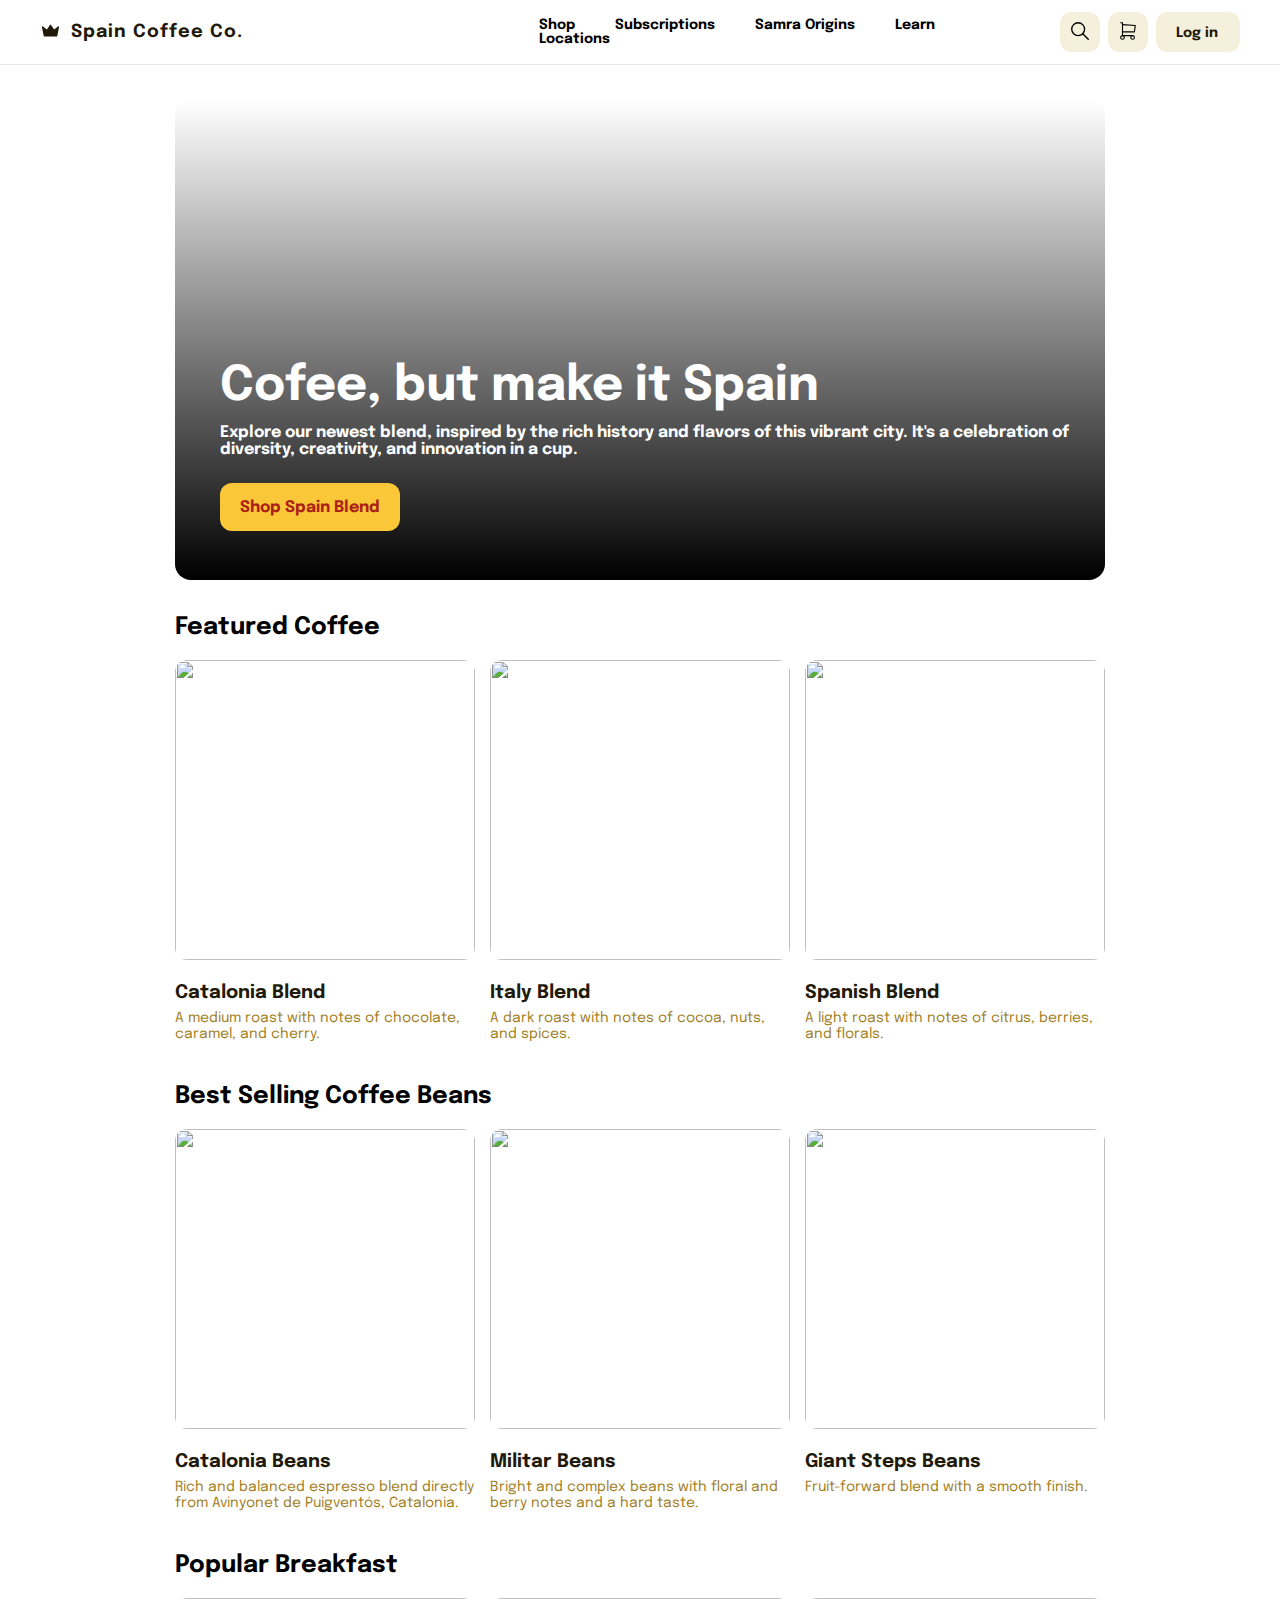
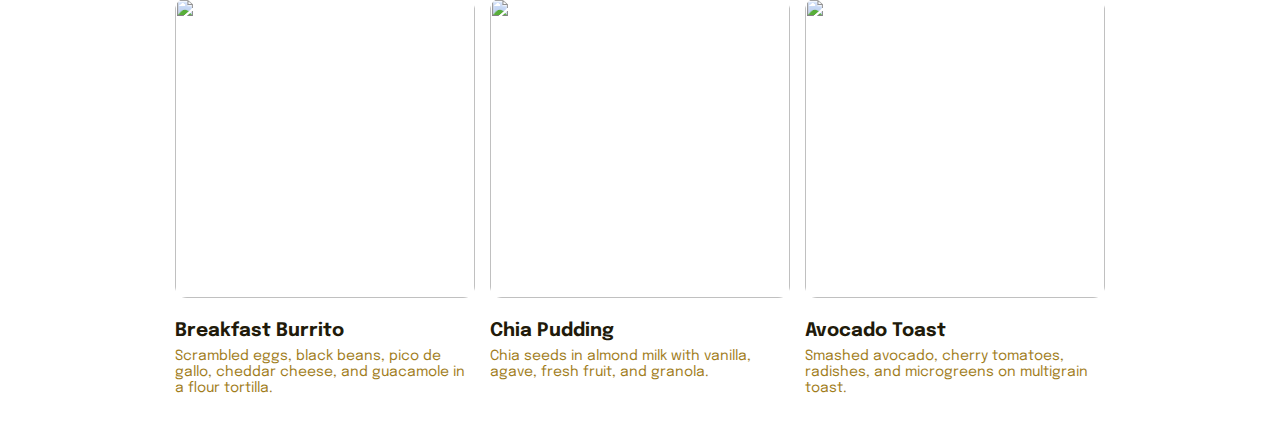
==== index.html @ 01be8fce "index, styles and images" ====
<!DOCTYPE html>
<html>
  <head>
    <link href='https://fonts.googleapis.com/css?family=Epilogue' rel='stylesheet'>
    <title>Spanish Cofee</title>
    <link rel="stylesheet" href="styles.css">
    <link rel="icon" type="image/svg" href="images/crown.png">
    <!-- device width -->
    <!-- other meta and open graph-->
  </head>
  <body>
    <nav>
      <a id="nav-a-crown" href="#">
        <div class="div-nav-icon">
            <svg width="21" height="21" viewBox="0 0 24 24" stroke-width="1.5" stroke="currentColor" fill="currentColor" stroke-linecap="round" stroke-linejoin="round">
                <path stroke="none" d="M0 0h24v24H0z" fill="none"/>
                <path d="M12 6l4 6l5 -4l-2 10h-14l-2 -10l5 4z" />
            </svg>
          Spain Coffee Co.
        </div>
      </a>
      <div class="div-nav-right">
        <div class="div-nav-right-anchors">
          <a href="#">Shop</a>
          <a href="#">Subscriptions</a>
          <a href="#">Samra Origins</a>
          <a href="#">Learn</a>
          <a id="last-a" href="#">Locations</a>
        </div>


        <div class="div-nav-right-icons">
          <div class="div-nav-right-icon">
            <svg width="22" height="22" viewBox="0 0 24 24" stroke-width="1.5" stroke="black" fill="none" stroke-linecap="round" stroke-linejoin="round">
              <path stroke="none" d="M0 0h24v24H0z" fill="none"/>
              <path d="M10 10m-7 0a7 7 0 1 0 14 0a7 7 0 1 0 -14 0" />
              <path d="M21 21l-6 -6" />
            </svg>
          </div>
          <div class="div-nav-right-icon">
            <svg width="22" height="22" viewBox="0 0 24 24" stroke-width="1.2" stroke="black" fill="none" stroke-linecap="round" stroke-linejoin="round">
              <path stroke="none" d="M0 0h24v24H0z" fill="none"/>
              <path d="M6 19m-2 0a2 2 0 1 0 4 0a2 2 0 1 0 -4 0" />
              <path d="M17 19m-2 0a2 2 0 1 0 4 0a2 2 0 1 0 -4 0" />
              <path d="M17 17h-11v-14h-2" />
              <path d="M6 5l14 1l-1 7h-13" />
            </svg>
          </div>
          <div class="div-nav-right-icon login">
            <p>Log in</p>
          </div>
        </div>
      </div>
    </nav>
    <main>
      <section class="header">
        <div class="header">
          <div class="div-header-content">
            <h1>Cofee, but make it Spain</h1>
            <h2>Explore our newest blend, inspired by the rich history and flavors of this vibrant city. It's a celebration of diversity, creativity, and innovation in a cup.</h2>
            <a href="#"><div>Shop Spain Blend</div></a>
          </div>
        </div>
      </section>
      <section class="section-top-products one-featured">
        <h2>Featured Coffee</h2>
        <div class="section-cards">
          <div class="section-card">
            <img src="https://tse3.mm.bing.net/th/id/OIG3.4KxQvplO__ia2daoZ9H6?pid=ImgGn">
            <h3>Catalonia Blend</h3>
            <p>A medium roast with notes of chocolate, caramel, and cherry.</p>
          </div>
          <div class="section-card">
            <img src="https://tse3.mm.bing.net/th/id/OIG4.sCNDrHD4Oi63vySlVHwk?pid=ImgGn">
            <h3>Italy Blend</h3>
            <p>A dark roast with notes of cocoa, nuts, and spices.</p>
          </div>
          <div class="section-card">
            <img src="https://tse2.mm.bing.net/th/id/OIG2.8M9ST6T6S6AVb5og97Ug?pid=ImgGn">
            <h3>Spanish Blend</h3>
            <p>A light roast with notes of citrus, berries, and florals.</p>
          </div>
        </div>
      </section>


      <section class="section-top-products two-best-selling">
        <h2>Best Selling Coffee Beans</h2>
        <div class="section-cards">
          <div class="section-card">
            <img src="https://tse3.mm.bing.net/th/id/OIG2.lBXW1.WSd854u047KPKB?pid=ImgGn">
            <h3>Catalonia Beans</h3>
            <p>Rich and balanced espresso blend directly from Avinyonet de Puigventós, Catalonia.</p>
          </div>
          <div class="section-card">
            <img src="https://tse3.mm.bing.net/th/id/OIG4.jYTUyvtwNbgVcGDeN667?pid=ImgGn">
            <h3>Militar Beans</h3>
            <p>Bright and complex beans with floral and berry notes and a hard taste.</p>
          </div>
          <div class="section-card">
            <img src="https://tse3.mm.bing.net/th/id/OIG4.1IuWh3lTxZMIEPkpv99f?pid=ImgGn">
            <h3>Giant Steps Beans</h3>
            <p>Fruit-forward blend with a smooth finish.</p>
          </div>
        </div>
      </section>


      <section class="section-top-products three-popular">
        <h2>Popular Breakfast</h2>
        <div class="section-cards">
          <div class="section-card">
            <img src="https://tse2.mm.bing.net/th/id/OIG4.I.SW6s4lQjhd7N1GgVAt?pid=ImgGn">
            <h3>Breakfast Burrito</h3>
            <p>Scrambled eggs, black beans, pico de gallo, cheddar cheese, and guacamole in a flour tortilla.</p>
          </div>
          <div class="section-card">
            <img src="https://tse2.mm.bing.net/th/id/OIG1.bagZlB1rsEb8wsX0KGQI?pid=ImgGn">
            <h3>Chia Pudding</h3>
            <p>Chia seeds in almond milk with vanilla, agave, fresh fruit, and granola.</p>
          </div>
          <div class="section-card">
            <img src="https://tse1.mm.bing.net/th/id/OIG1.npyAg2YPJELGKuZuoppr?pid=ImgGn">
            <h3>Avocado Toast</h3>
            <p>Smashed avocado, cherry tomatoes, radishes, and microgreens on multigrain toast.</p>
          </div>
        </div>
      </section>
    </main>
  </body>
</html>
---- styles.css ----
/* GENERAL */


body {
    margin: 0;
    padding: 0;
    background-color: FAF7F0;
    font-family: 'Epilogue' , monospace;
  }
  
  
  
  
  /* NAVIGATION BAR */
  
  
  nav {
    width: 100%;
    height: 65px;
    display: flex;
    border-bottom: 1px solid #E5E8EB;
    color: #21190A;
    box-sizing: border-box;
  }
  
  
  #nav-a-crown {
    text-decoration: none;
    color: currentColor;
    display: flex;
  }
  
  
  .div-nav-icon {
    display: flex;
    font-size: 18px;
    font-weight: bolder;
    margin-left: 40px;
    letter-spacing: 1px;
    align-items: center;
  }
  
  
  .div-nav-icon svg {
    vertical-align: middle;
    padding-bottom: 4px;
    margin-right: 10px;
  }
  
  
  .div-nav-right {
    display: flex;
    width: 744px;
    margin-left: auto;
    margin-right: 0;
    align-items: center;
    font-weight: 500;
    font-size: 14px;
  }
  
  
  .div-nav-right-anchors {
    width: 489px;
    margin-right: 32px;
    margin-left: auto;
  }
  
  
  .div-nav-right-anchors a {
    margin-right: 36px;
    text-decoration: none;
    color: #000;
    font-weight: bold;
  }
  
  
  #last-a {
    margin: 0;
  }
  
  
  .div-nav-right-icons {
    display: flex;
    margin-left: 0;
    margin-right: 40px;
  }
  
  
  .div-nav-right-icon {
    width: 40px;
    height: 40px;
    background-color: #F5F0DB;
    margin-right: 8px;
    border-radius: 12px;
  }
  
  
  .div-nav-right-icon svg {
    width: 100%;
    padding-top: 8px;
    margin: auto;
  }
  
  
  .login {
    font-weight: bold;
    width: 84px;
    margin: 0;
    padding: 0;
  }
  
  
  .login p {
    padding-left: 20px;
    font-size: 14px;
  }
  
  
  
  
  /* HEADER (MAIN) */
  
  
  main {
    width: 930px;
    margin: 35px auto;
  }
  
  
  .header {
    width: 100%;
    height: 480px;
    background-image: url(https://tse2.mm.bing.net/th/id/OIG4.jyS7ju.cAkbMH5MXJx9A?pid=ImgGn);
    background-size: cover;
    background-attachment: fixed;
    background-position: 0 -104px;
    border-radius: 16px;
  }
  
  
  .div-header-content {
    background: linear-gradient(to top, #000, transparent);
    height: 250px;
    padding-left: 45px;
    align-items: flex-end;
    padding-top: 230px;
    color: white;
    border-radius: inherit;
  }
  
  
  .div-header-content h1 {
    font-size: 48px;
    margin-bottom: 0;
  }
  
  
  .div-header-content h2 {
    font-size: 16px;
    margin-bottom: 25px;
  }
  
  
  .div-header-content a {
    text-decoration: none;
  }
  
  
  .div-header-content a div {
    box-sizing: border-box;
    width: 180px;
    height: 48px;
    background-color: #FAC738;
    color: #AB2117;
    padding: 0px 20px;
    border-radius: 12px;
    font-size: 16px;
    font-weight: bold;
    text-align: center;
    padding-top: 16px;
  }
  
  
  
  
  /* SECTIONS */
  
  
  .section-top-products {
    width: 100%;
    height: 434px;
    margin-top: 35px;
  }
  
  
  .section-cards {
    display: flex;
    justify-content: space-between;
  }
  
  
  .section-card {
    width: 300px;
    height: 390px;
    color: #211A0A;
  }
  
  
  .section-card img {
    width: 300px;
    height: 300px;
    border-radius: 12px;
    margin-bottom: -5px;
  }
  
  
  .section-card p {
    font-size: 14px;
    color: #A17D1C;
    margin-top: -10px;
    line-height: 1rem;
  }
  
  
  /* SECTION - FEATURED COFFEE (MAIN) */
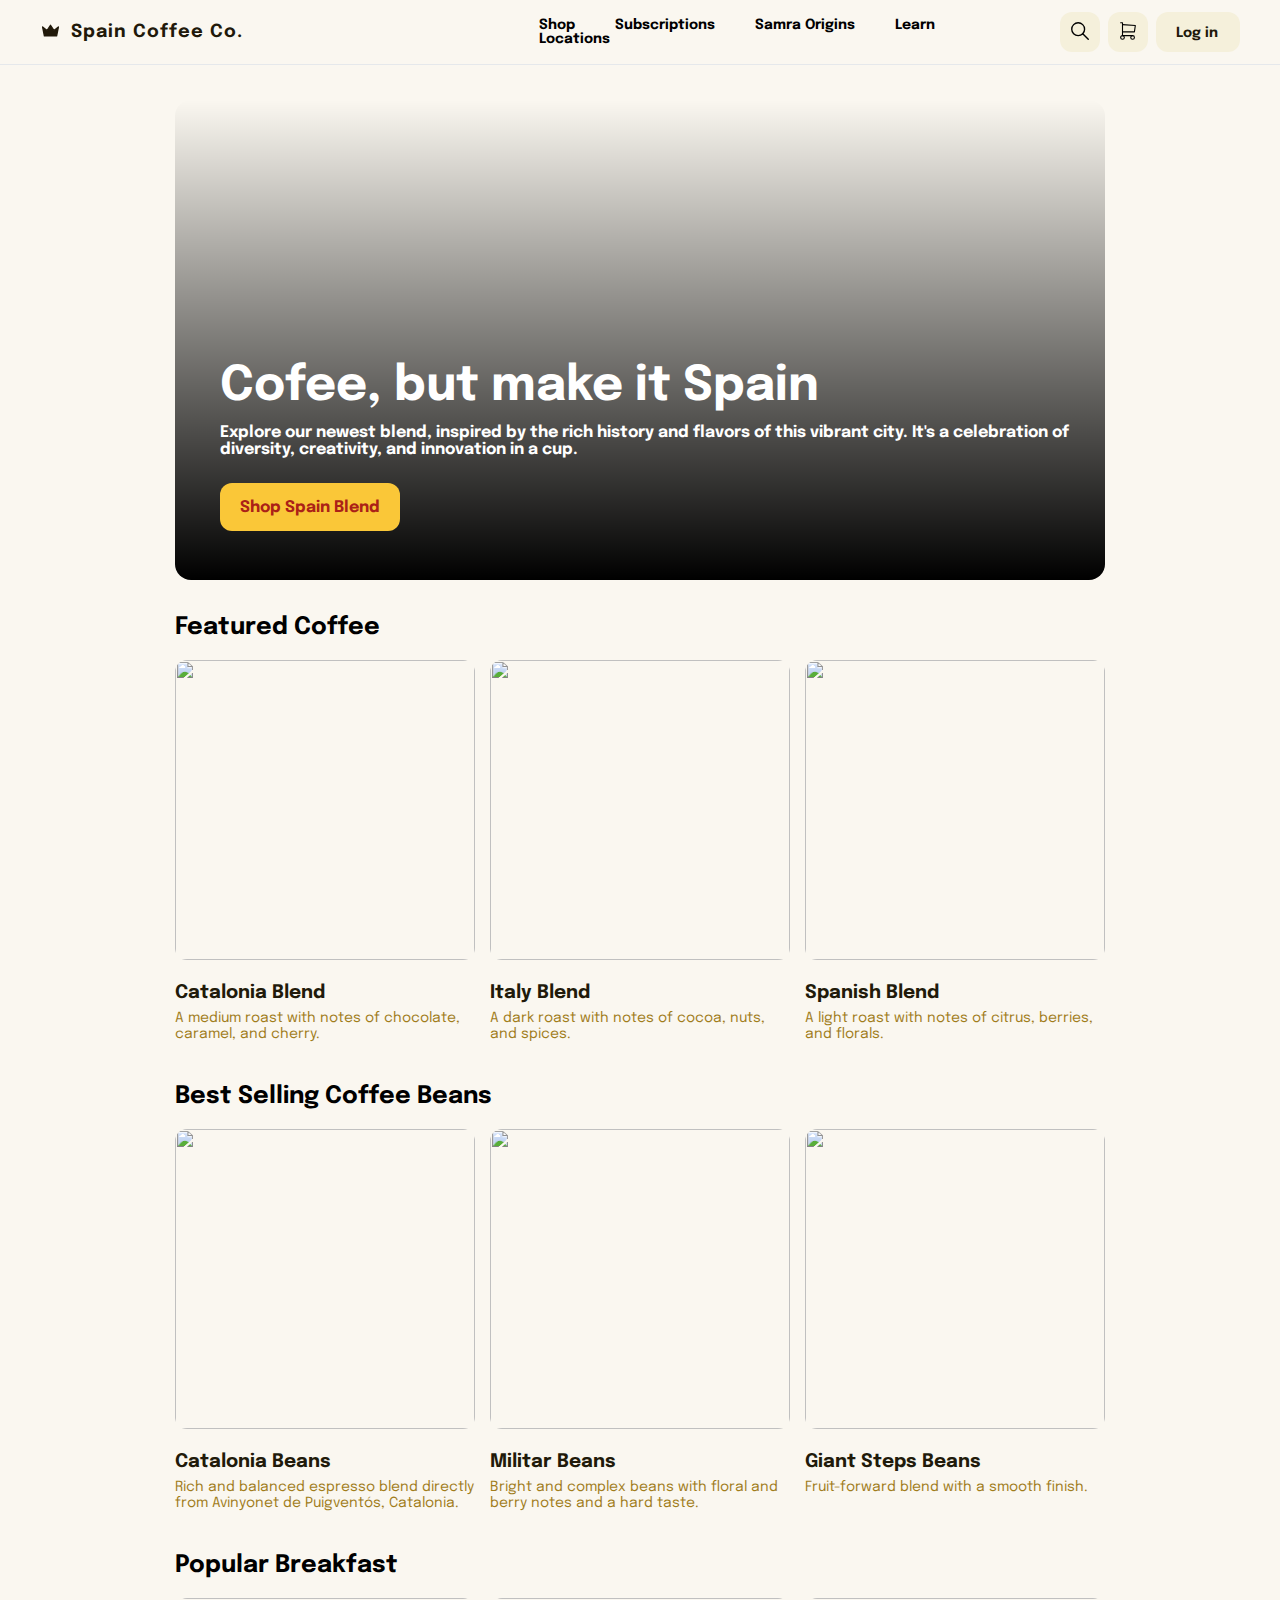
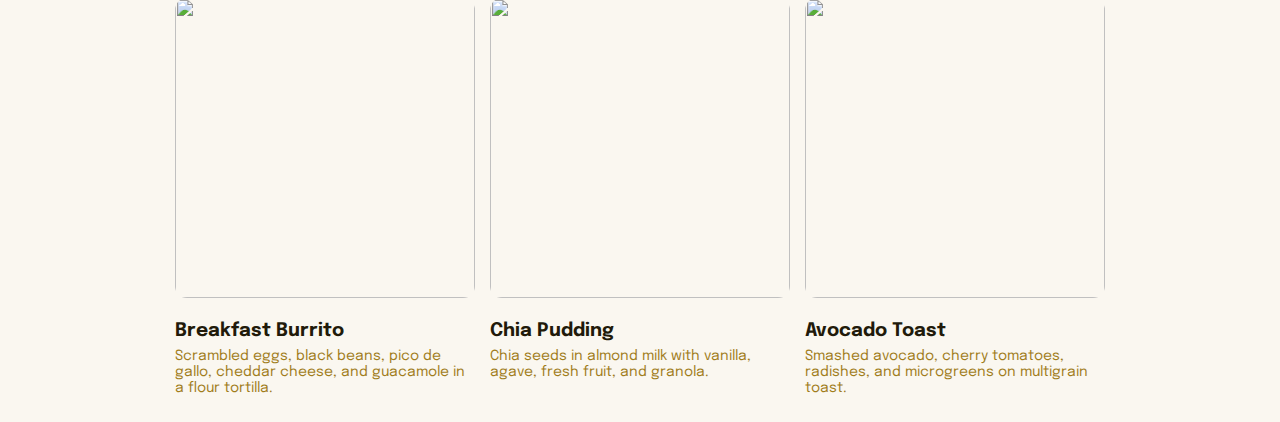
==== commit 53d8f245: "created all pages and fixed nav problems" ====
--- a/index.html
+++ b/index.html
@@ -1,11 +1,12 @@
 <!DOCTYPE html>
-<html>
+<html lang="en">
   <head>
+    <meta charset="UTF-8">
+    <meta name="viewport" content="width=device-width, initial-scale=1.0">
     <link href='https://fonts.googleapis.com/css?family=Epilogue' rel='stylesheet'>
     <title>Spanish Cofee</title>
     <link rel="stylesheet" href="styles.css">
     <link rel="icon" type="image/svg" href="images/crown.png">
-    <!-- device width -->
     <!-- other meta and open graph-->
   </head>
   <body>
@@ -21,11 +22,11 @@
       </a>
       <div class="div-nav-right">
         <div class="div-nav-right-anchors">
-          <a href="#">Shop</a>
-          <a href="#">Subscriptions</a>
-          <a href="#">Samra Origins</a>
-          <a href="#">Learn</a>
-          <a id="last-a" href="#">Locations</a>
+          <a href="shop.html">Shop</a>
+          <a href="subscriptions.html">Subscriptions</a>
+          <a href="samra-origins.html">Samra Origins</a>
+          <a href="learn.html">Learn</a>
+          <a id="last-a" href="location.html">Locations</a>
         </div>
 
 
--- a/styles.css
+++ b/styles.css
@@ -4,7 +4,7 @@
 body {
     margin: 0;
     padding: 0;
-    background-color: FAF7F0;
+    background-color: #FAF7F0;
     font-family: 'Epilogue' , monospace;
   }
   
@@ -116,10 +116,23 @@
   }
   
   
-  
+  /* PAGE NAME (MAIN) */
+
+  .current-page {
+    width: 100%;
+    height: 56px;
+    font-size: 16px;
+    margin-bottom: -15px;
+    font-weight: bold;
+    color: #211A0A;
+  }
+
+  .current-page-name {
+    color: #A17D1C;
+  }
+
   
   /* HEADER (MAIN) */
-  
   
   main {
     width: 930px;
@@ -144,7 +157,7 @@
     padding-left: 45px;
     align-items: flex-end;
     padding-top: 230px;
-    color: white;
+    color: #fff;
     border-radius: inherit;
   }
   
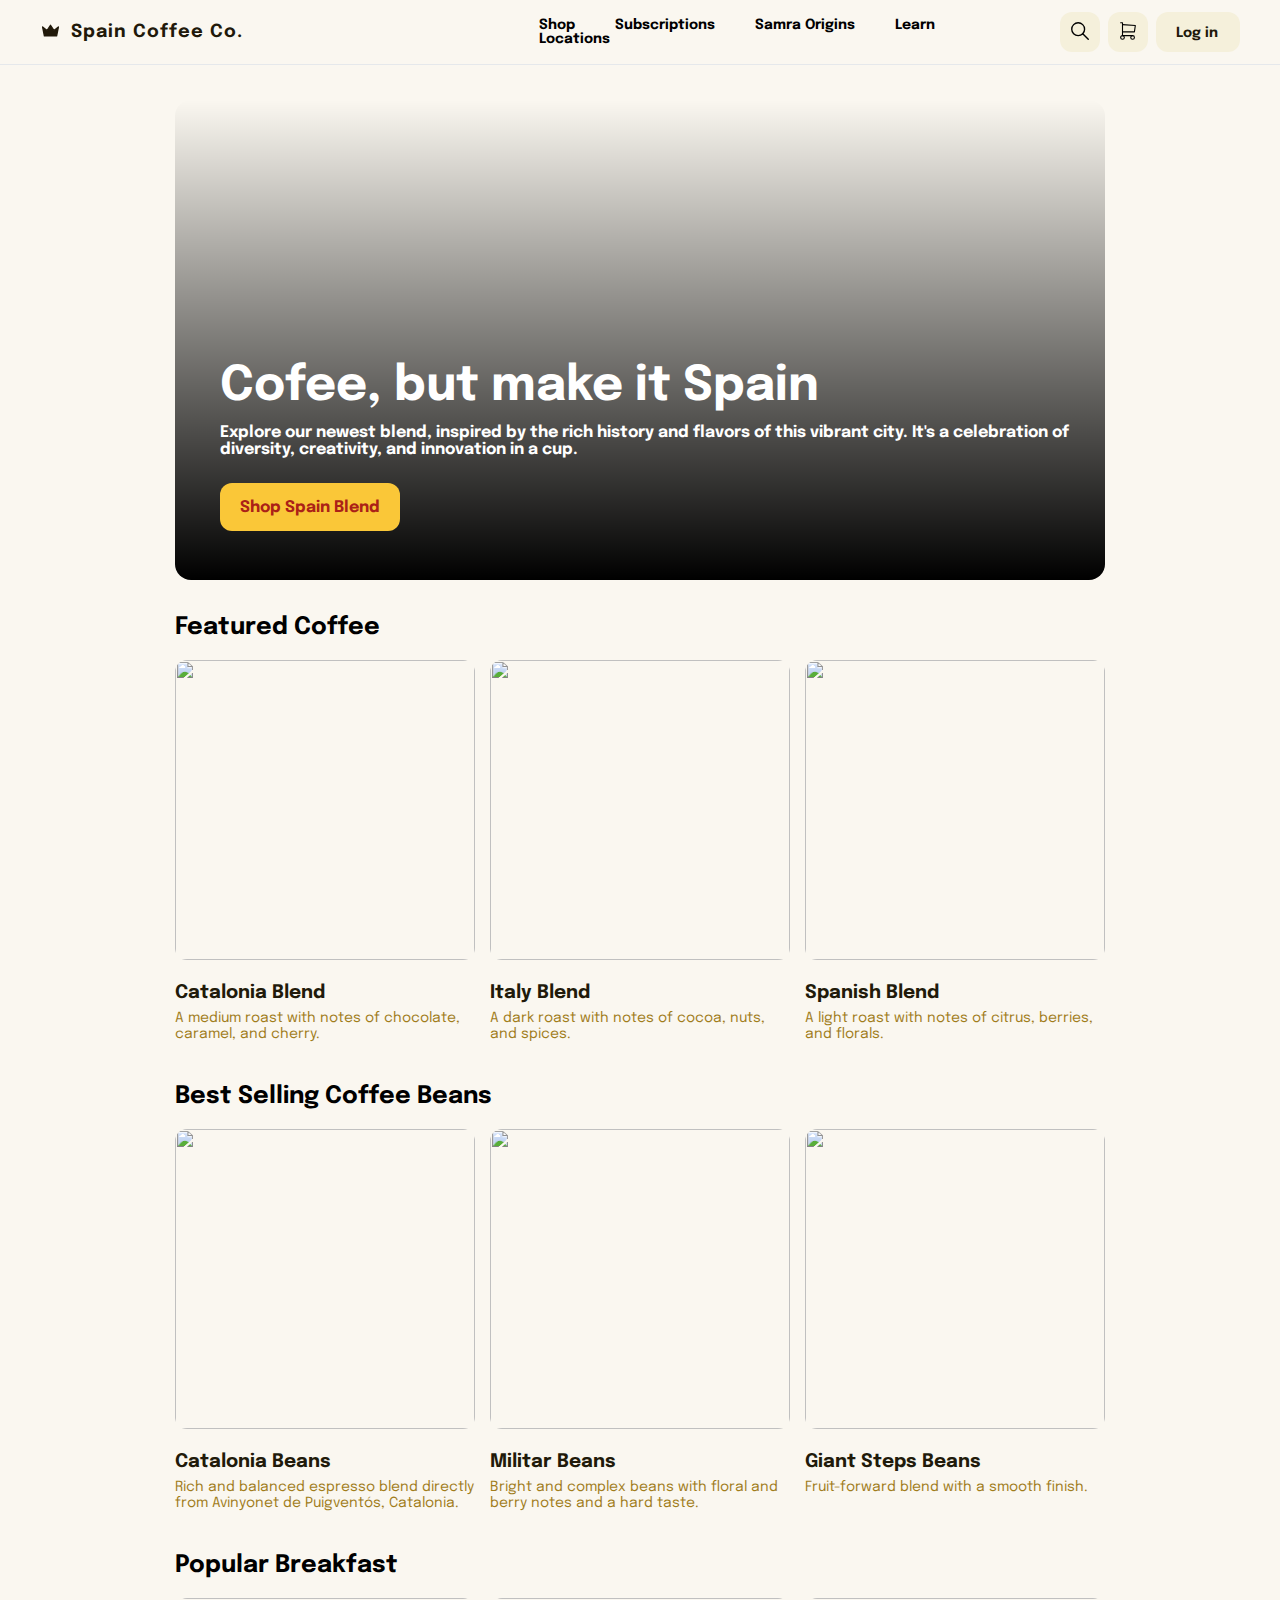
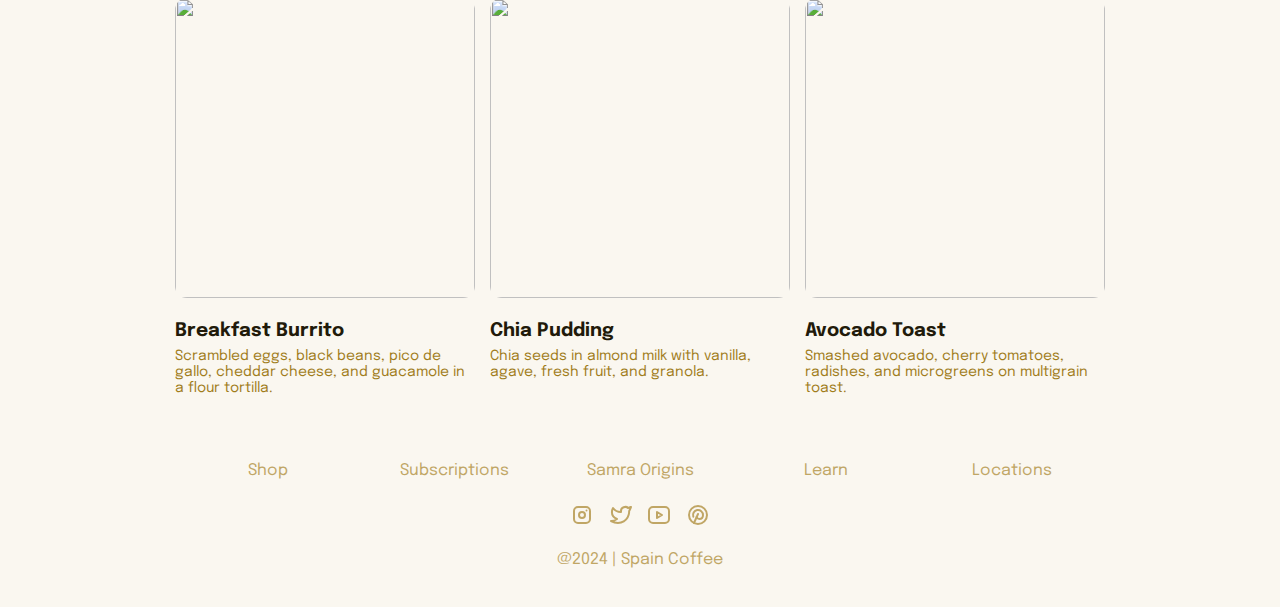
==== commit 265b3547: "footer and subs" ====
--- a/index.html
+++ b/index.html
@@ -128,5 +128,29 @@
         </div>
       </section>
     </main>
+    <footer>
+      <div class="div-footer-anchors">
+        <a class="footer-a footer-a-names" href="shop.html">Shop</a>
+        <a class="footer-a" href="subscriptions.html">Subscriptions</a>
+        <a class="footer-a" href="samra-origins.html">Samra Origins</a>
+        <a class="footer-a" href="learn.html">Learn</a>
+        <a class="footer-a" id="last-a" href="location.html">Locations</a>
+      </div>
+      <div class="div-footer-svgs">
+        <a class="footer-a" href="https://instagram.com">
+          <svg  xmlns="http://www.w3.org/2000/svg"  width="24"  height="24"  viewBox="0 0 24 24"  fill="none"  stroke="currentColor"  stroke-width="2"  stroke-linecap="round"  stroke-linejoin="round"  class="icon icon-tabler icons-tabler-outline icon-tabler-brand-instagram"><path stroke="none" d="M0 0h24v24H0z" fill="none"/><path d="M4 4m0 4a4 4 0 0 1 4 -4h8a4 4 0 0 1 4 4v8a4 4 0 0 1 -4 4h-8a4 4 0 0 1 -4 -4z" /><path d="M12 12m-3 0a3 3 0 1 0 6 0a3 3 0 1 0 -6 0" /><path d="M16.5 7.5l0 .01" /></svg>
+        </a>
+        <a class="footer-a" href="https://x.com">
+          <svg width="24"  height="24"  viewBox="0 0 24 24"  fill="none"  stroke="currentColor"  stroke-width="2"  stroke-linecap="round"  stroke-linejoin="round"  class="icon icon-tabler icons-tabler-outline icon-tabler-brand-twitter"><path stroke="none" d="M0 0h24v24H0z" fill="none"/><path d="M22 4.01c-1 .49 -1.98 .689 -3 .99c-1.121 -1.265 -2.783 -1.335 -4.38 -.737s-2.643 2.06 -2.62 3.737v1c-3.245 .083 -6.135 -1.395 -8 -4c0 0 -4.182 7.433 4 11c-1.872 1.247 -3.739 2.088 -6 2c3.308 1.803 6.913 2.423 10.034 1.517c3.58 -1.04 6.522 -3.723 7.651 -7.742a13.84 13.84 0 0 0 .497 -3.753c0 -.249 1.51 -2.772 1.818 -4.013z" /></svg>
+        </a>
+        <a class="footer-a" href="https://facebook.com">
+          <svg width="24"  height="24"  viewBox="0 0 24 24"  fill="none"  stroke="currentColor"  stroke-width="2"  stroke-linecap="round"  stroke-linejoin="round"  class="icon icon-tabler icons-tabler-outline icon-tabler-brand-youtube"><path stroke="none" d="M0 0h24v24H0z" fill="none"/><path d="M2 8a4 4 0 0 1 4 -4h12a4 4 0 0 1 4 4v8a4 4 0 0 1 -4 4h-12a4 4 0 0 1 -4 -4v-8z" /><path d="M10 9l5 3l-5 3z" /></svg>
+        </a>
+        <a class="footer-a" href="https://pinterest.com">
+          <svg width="24"  height="24"  viewBox="0 0 24 24"  fill="none"  stroke="currentColor"  stroke-width="2"  stroke-linecap="round"  stroke-linejoin="round"  class="icon icon-tabler icons-tabler-outline icon-tabler-brand-pinterest"><path stroke="none" d="M0 0h24v24H0z" fill="none"/><path d="M8 20l4 -9" /><path d="M10.7 14c.437 1.263 1.43 2 2.55 2c2.071 0 3.75 -1.554 3.75 -4a5 5 0 1 0 -9.7 1.7" /><path d="M12 12m-9 0a9 9 0 1 0 18 0a9 9 0 1 0 -18 0" /></svg>
+        </a>
+      </div>
+      <div class="footer-copy">@2024 | Spain Coffee</div>
+    </footer>
   </body>
 </html>--- a/styles.css
+++ b/styles.css
@@ -1,239 +1,479 @@
 /* GENERAL */
 
-
 body {
-    margin: 0;
-    padding: 0;
-    background-color: #FAF7F0;
-    font-family: 'Epilogue' , monospace;
-  }
-  
-  
-  
-  
-  /* NAVIGATION BAR */
-  
-  
-  nav {
-    width: 100%;
-    height: 65px;
-    display: flex;
-    border-bottom: 1px solid #E5E8EB;
-    color: #21190A;
-    box-sizing: border-box;
-  }
-  
-  
-  #nav-a-crown {
-    text-decoration: none;
-    color: currentColor;
-    display: flex;
-  }
-  
-  
-  .div-nav-icon {
-    display: flex;
-    font-size: 18px;
-    font-weight: bolder;
-    margin-left: 40px;
-    letter-spacing: 1px;
-    align-items: center;
-  }
-  
-  
-  .div-nav-icon svg {
-    vertical-align: middle;
-    padding-bottom: 4px;
-    margin-right: 10px;
-  }
-  
-  
-  .div-nav-right {
-    display: flex;
-    width: 744px;
-    margin-left: auto;
-    margin-right: 0;
-    align-items: center;
-    font-weight: 500;
-    font-size: 14px;
-  }
-  
-  
-  .div-nav-right-anchors {
-    width: 489px;
-    margin-right: 32px;
-    margin-left: auto;
-  }
-  
-  
-  .div-nav-right-anchors a {
-    margin-right: 36px;
-    text-decoration: none;
-    color: #000;
-    font-weight: bold;
-  }
-  
-  
-  #last-a {
-    margin: 0;
-  }
-  
-  
-  .div-nav-right-icons {
-    display: flex;
-    margin-left: 0;
-    margin-right: 40px;
-  }
-  
-  
-  .div-nav-right-icon {
-    width: 40px;
-    height: 40px;
-    background-color: #F5F0DB;
-    margin-right: 8px;
-    border-radius: 12px;
-  }
-  
-  
-  .div-nav-right-icon svg {
-    width: 100%;
-    padding-top: 8px;
-    margin: auto;
-  }
-  
-  
-  .login {
-    font-weight: bold;
-    width: 84px;
-    margin: 0;
-    padding: 0;
-  }
-  
-  
-  .login p {
-    padding-left: 20px;
-    font-size: 14px;
-  }
-  
-  
-  /* PAGE NAME (MAIN) */
-
-  .current-page {
-    width: 100%;
-    height: 56px;
-    font-size: 16px;
-    margin-bottom: -15px;
-    font-weight: bold;
-    color: #211A0A;
-  }
-
-  .current-page-name {
-    color: #A17D1C;
-  }
-
-  
-  /* HEADER (MAIN) */
-  
-  main {
-    width: 930px;
-    margin: 35px auto;
-  }
-  
-  
-  .header {
-    width: 100%;
-    height: 480px;
-    background-image: url(https://tse2.mm.bing.net/th/id/OIG4.jyS7ju.cAkbMH5MXJx9A?pid=ImgGn);
-    background-size: cover;
-    background-attachment: fixed;
-    background-position: 0 -104px;
-    border-radius: 16px;
-  }
-  
-  
-  .div-header-content {
-    background: linear-gradient(to top, #000, transparent);
-    height: 250px;
-    padding-left: 45px;
-    align-items: flex-end;
-    padding-top: 230px;
-    color: #fff;
-    border-radius: inherit;
-  }
-  
-  
-  .div-header-content h1 {
-    font-size: 48px;
-    margin-bottom: 0;
-  }
-  
-  
-  .div-header-content h2 {
-    font-size: 16px;
-    margin-bottom: 25px;
-  }
-  
-  
-  .div-header-content a {
-    text-decoration: none;
-  }
-  
-  
-  .div-header-content a div {
-    box-sizing: border-box;
-    width: 180px;
-    height: 48px;
-    background-color: #FAC738;
-    color: #AB2117;
-    padding: 0px 20px;
-    border-radius: 12px;
-    font-size: 16px;
-    font-weight: bold;
-    text-align: center;
-    padding-top: 16px;
-  }
-  
-  
-  
-  
-  /* SECTIONS */
-  
-  
-  .section-top-products {
-    width: 100%;
-    height: 434px;
-    margin-top: 35px;
-  }
-  
-  
-  .section-cards {
-    display: flex;
-    justify-content: space-between;
-  }
-  
-  
-  .section-card {
-    width: 300px;
-    height: 390px;
-    color: #211A0A;
-  }
-  
-  
-  .section-card img {
-    width: 300px;
-    height: 300px;
-    border-radius: 12px;
-    margin-bottom: -5px;
-  }
-  
-  
-  .section-card p {
-    font-size: 14px;
-    color: #A17D1C;
-    margin-top: -10px;
-    line-height: 1rem;
-  }
-  
-  
-  /* SECTION - FEATURED COFFEE (MAIN) */
-  +  margin: 0;
+  padding: 0;
+  background-color: #FAF7F0;
+  font-family: 'Epilogue', monospace;
+}
+
+
+/* NAVIGATION BAR */
+
+nav {
+  width: 100%;
+  height: 65px;
+  display: flex;
+  border-bottom: 1px solid #E5E8EB;
+  color: #21190A;
+  box-sizing: border-box;
+}
+
+#nav-a-crown {
+  text-decoration: none;
+  color: currentColor;
+  display: flex;
+}
+
+.div-nav-icon {
+  display: flex;
+  font-size: 18px;
+  font-weight: bolder;
+  margin-left: 40px;
+  letter-spacing: 1px;
+  align-items: center;
+}
+
+.div-nav-icon svg {
+  vertical-align: middle;
+  padding-bottom: 4px;
+  margin-right: 10px;
+}
+
+
+.div-nav-right {
+  display: flex;
+  width: 744px;
+  margin-left: auto;
+  margin-right: 0;
+  align-items: center;
+  font-weight: 500;
+  font-size: 14px;
+}
+
+
+.div-nav-right-anchors {
+  width: 489px;
+  margin-right: 32px;
+  margin-left: auto;
+}
+
+
+.div-nav-right-anchors a {
+  margin-right: 36px;
+  text-decoration: none;
+  color: #000;
+  font-weight: bold;
+}
+
+
+#last-a {
+  margin: 0;
+}
+
+
+.div-nav-right-icons {
+  display: flex;
+  margin-left: 0;
+  margin-right: 40px;
+}
+
+
+.div-nav-right-icon {
+  width: 40px;
+  height: 40px;
+  background-color: #F5F0DB;
+  margin-right: 8px;
+  border-radius: 12px;
+}
+
+
+.div-nav-right-icon svg {
+  width: 100%;
+  padding-top: 8px;
+  margin: auto;
+}
+
+
+.login {
+  font-weight: bold;
+  width: 84px;
+  margin: 0;
+  padding: 0;
+}
+
+
+.login p {
+  padding-left: 20px;
+  font-size: 14px;
+}
+
+
+/* PAGE NAME (MAIN) */
+
+.current-page {
+  width: 100%;
+  height: 56px;
+  font-size: 16px;
+  margin-bottom: -15px;
+  font-weight: bold;
+  color: #211A0A;
+}
+
+.current-page-name {
+  color: #A17D1C;
+}
+
+
+/* HEADER (MAIN) */
+
+main {
+  width: 930px;
+  margin: 35px auto;
+}
+
+
+.header {
+  width: 100%;
+  height: 480px;
+  background-image: url(https://tse2.mm.bing.net/th/id/OIG4.jyS7ju.cAkbMH5MXJx9A?pid=ImgGn);
+  background-size: cover;
+  background-attachment: fixed;
+  background-position: 0 -104px;
+  border-radius: 16px;
+}
+
+
+.div-header-content {
+  background: linear-gradient(to top, #000, transparent);
+  height: 250px;
+  padding-left: 45px;
+  align-items: flex-end;
+  padding-top: 230px;
+  color: #fff;
+  border-radius: inherit;
+}
+
+
+.div-header-content h1 {
+  font-size: 48px;
+  margin-bottom: 0;
+}
+
+
+.div-header-content h2 {
+  font-size: 16px;
+  margin-bottom: 25px;
+}
+
+
+.div-header-content a,
+#add-to-subscription a {
+  text-decoration: none;
+}
+
+
+.div-header-content a div,
+#add-to-subscription div {
+  box-sizing: border-box;
+  width: 180px;
+  height: 48px;
+  background-color: #FAC738;
+  color: #AB2117;
+  padding: 0px 20px;
+  border-radius: 12px;
+  font-size: 16px;
+  font-weight: bold;
+  text-align: center;
+  padding-top: 16px;
+}
+
+
+/* SECTIONS */
+
+.section-top-products {
+  width: 100%;
+  height: 434px;
+  margin-top: 35px;
+}
+
+
+.section-cards {
+  display: flex;
+  justify-content: space-between;
+}
+
+
+.section-card {
+  width: 300px;
+  height: 390px;
+  color: #211A0A;
+}
+
+
+.section-card img {
+  width: 300px;
+  height: 300px;
+  border-radius: 12px;
+  margin-bottom: -5px;
+}
+
+
+.section-card p {
+  font-size: 14px;
+  color: #A17D1C;
+  margin-top: -10px;
+  line-height: 1rem;
+}
+
+
+/* SUBSCRIPTIONS header */
+
+.header-subscription {
+  background-image: url(https://tse3.mm.bing.net/th/id/OIG4.pZsN74Ub5Nv59m9yCSlH?pid=ImgGn);
+  background-size: cover;
+  background-attachment: fixed;
+  background-position: 0 -20px;
+  border-radius: 16px;
+}
+
+
+/* SUBSCRIPTIONS sections */
+
+#h2-better {
+  font-size: 36px;
+  height: 140px;
+  padding-top: 50px;
+  margin-top: 0;
+  margin-bottom: -20px;
+  box-sizing: border-box;
+  font-weight: bold;
+}
+
+.section-subscription {
+  margin-top: 30px;
+}
+
+
+/* SUBSCRIPTIONS cards - plans & pricing*/
+
+.section-card-subscription {
+  width: 300px;
+  height: 210px;
+  border-radius: 12px;
+  border: 1px solid #F0E3C2;
+}
+
+.section-card-subs-inside {
+  width: 255px;
+  height: 75px;
+  margin: 24px auto;
+}
+
+.section-card-subscription:hover {
+  background: #F0E3C2;
+  border-color: #FAC738;
+}
+
+/* static background and border when checked */
+
+.transparent {
+  display: none;
+}
+
+input[type="radio"]:checked+.section-card-subscription {
+  background: #F0E3C2;
+  border-color: #FAC738;
+}
+
+.subs-ul {
+  margin-top: -8px;
+}
+
+.plan-name {
+  height: 24px;
+  display: flex;
+  justify-content: space-between;
+}
+
+.plan-name div {
+  width: 100px;
+  background: #FAC738;
+  font-size: 12px;
+  color: #AB2117;
+  font-weight: bold;
+  border-radius: 12px;
+  padding-top: 6px;
+  padding-left: 10px;
+  box-sizing: border-box;
+}
+
+.plan-name h3 {
+  margin: 0;
+  padding-top: 3px;
+}
+
+.plan-price {
+  display: flex;
+  margin-top: 10px;
+}
+
+.price {
+  font-weight: bold;
+  font-size: 36px;
+}
+
+.shipment {
+  font-weight: bold;
+  margin-left: 6px;
+}
+
+.section-card-subs-inside ul {
+  font-size: 14px;
+  line-height: 1.4rem;
+  list-style: none;
+  margin-left: -40px;
+}
+
+.section-card-subs-inside li:before {
+  content: '✓';
+  font-size: 14px;
+  margin-right: 11px;
+}
+
+
+/* SUBSCRIPTIONS section - delivery frequency */
+
+.delivery-frequency {
+  height: 224px;
+  padding-top: 12px;
+}
+
+.week-2 {
+  margin-top: 12px;
+  margin-bottom: 12px;
+}
+
+.delivery-form-input {
+  width: 928px;
+  height: 56px;
+  border: 1px solid #F0E3C2;
+  border-radius: 12px;
+  display: flex;
+  align-items: center;
+}
+
+.delivery-form-input span {
+  padding-top: 6px;
+}
+
+.delivery-form-input input[type="radio"] {
+  appearance: none;
+  -webkit-appearance: none;
+  -moz-appearance: none;
+  width: 20px;
+  height: 20px;
+  border: 2px solid #F0E3C2;
+  border-radius: 50%;
+  outline: none;
+  margin-right: 16px;
+  background-color: #faf7f0;
+  position: relative;
+  margin: 19px 16px 15px 15px;
+}
+
+.delivery-form-input input[type="radio"]::before {
+  content: "";
+  display: block;
+  width: 10px;
+  height: 10px;
+  background-color: transparent;
+  border-radius: 50%;
+  position: absolute;
+  top: 50%;
+  left: 50%;
+  transform: translate(-50%, -50%);
+}
+
+.delivery-form-input input[type="radio"]:checked::before {
+  background-color: #FAC738;
+}
+
+input[type="radio"]:checked {
+  border-color: #FAC738;
+}
+
+/* background and border change when checked */
+.delivery-form-input:has(input:checked) {
+  background-color: #F0E3C2;
+  border-color: #FAC738;
+}
+
+.delivery-form-input:has(input:checked) input[type="radio"]:checked {
+  background-color: #F0E3C2;
+}
+
+
+/* SUBSCRIPTIONS section - choose your beans */
+
+.section-card-subs-beans img {
+  object-fit: cover;
+}
+
+
+/* SUBSCRIPTIONS button - add to subscription */
+
+#add-to-subscription div {
+  width: 205px;
+  background-color: #F5F0DB;
+  color: #211A0A;
+  margin-right: 0px;
+  margin-left: auto;
+  margin-top: 12px;
+}
+
+
+/* FOOTER general */
+
+footer {
+  width: 930px;
+  height: 130px;
+  margin: 45px auto;
+  padding-top: 30px;
+  padding-bottom: 0px;
+  margin-bottom: 15px;
+  color: #C0A665;
+}
+
+/* FOOTER first line */
+.footer-a {
+  text-decoration: none;
+  color: inherit;
+}
+
+.div-footer-anchors .footer-a {
+  width: 110px;
+  text-align: center;
+}
+
+.div-footer-anchors {
+  width: 100%;
+  display: flex;
+  justify-content: space-around;
+}
+
+/* FOOTER second line */
+.div-footer-svgs {
+  width: 140px;
+  margin: auto;
+  margin-top: 24px;
+  display: flex;
+  justify-content: space-between;
+}
+
+/* FOOTER third (last) line*/
+.footer-copy {
+  margin-top: 20px;
+  text-align: center;
+  font-size: 16px;
+}